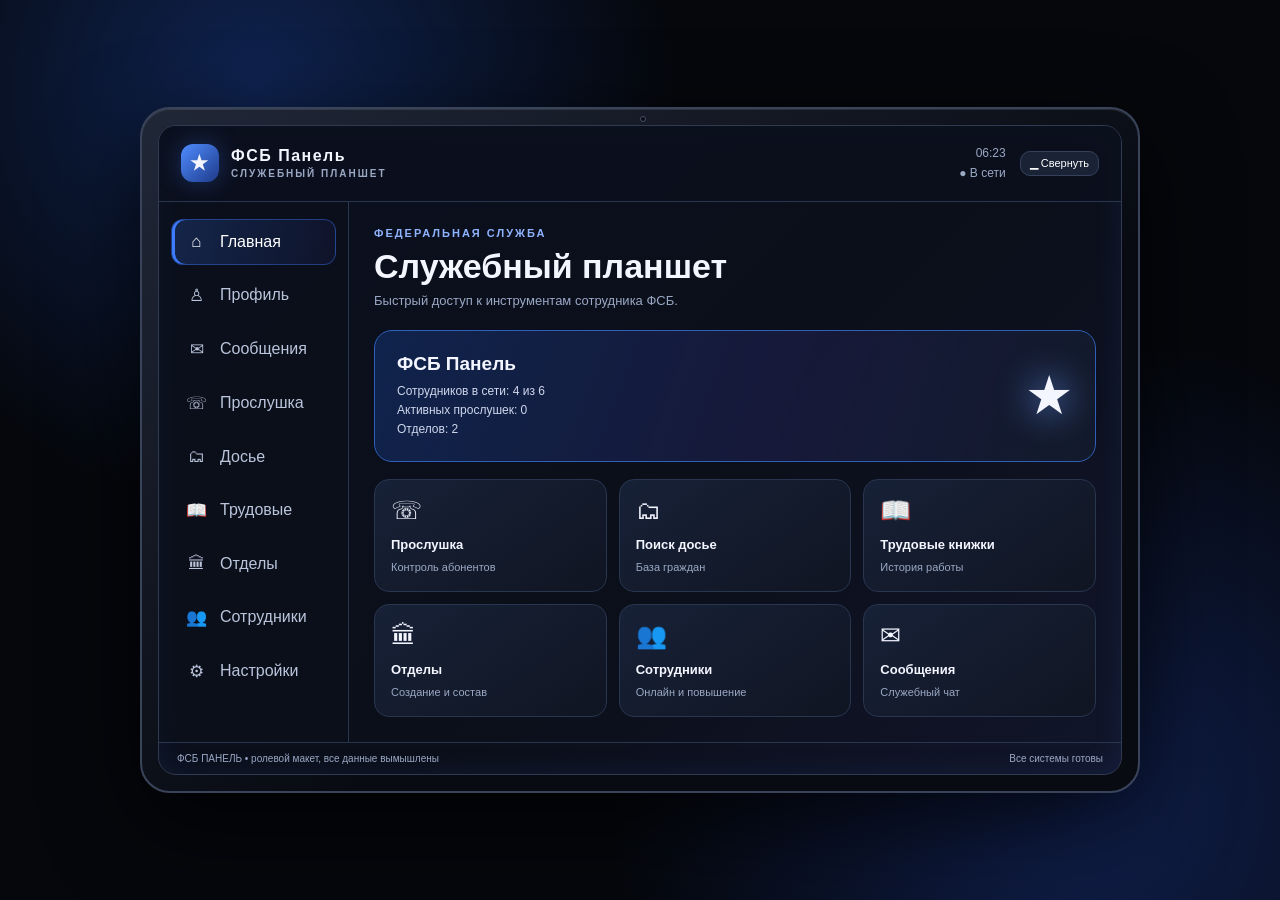
==== index.html @ dcae5ad3 "Create index.html" ====
<!DOCTYPE html>
<html lang="ru">
<head>
<meta charset="UTF-8">
<meta name="viewport" content="width=device-width, initial-scale=1.0">
<title>ФСБ Панель — служебный планшет</title>
<style>
  :root { --bg:#080b13; --panel:#111827; --panel2:#192235; --line:#293650; --accent:#3d7bff; --text:#f4f6ff; --muted:#9aa8c4; }
  * { box-sizing:border-box; }
  body { margin:0; min-height:100vh; display:grid; place-items:center; padding:24px; color:var(--text); background:radial-gradient(circle at 20% 10%,#0f2350 0,transparent 32%),radial-gradient(circle at 85% 90%,#101f4c 0,transparent 35%),#05070c; font-family:Inter,Segoe UI,Arial,sans-serif; }
  button { font:inherit; cursor:pointer; }
  .tablet { width:min(100%,1000px); min-height:590px; padding:16px; border:2px solid #39435a; border-radius:30px; background:linear-gradient(145deg,#202737,#080b12 60%); box-shadow:0 30px 90px #000b, inset 0 1px 0 #ffffff1c; position:relative; }
  .camera { position:absolute; top:7px; left:50%; width:6px; height:6px; background:#080b10; border:1px solid #46506a; border-radius:50%; }
  .screen { min-height:555px; overflow:hidden; border-radius:18px; border:1px solid #303a50; background:linear-gradient(135deg,#0b1020,#0b0f19 55%,#11152a); display:flex; flex-direction:column; }
  header { display:flex; justify-content:space-between; align-items:center; padding:17px 22px; border-bottom:1px solid var(--line); background:#0b101de8; }
  .brand { display:flex; gap:12px; align-items:center; font-weight:900; letter-spacing:1.5px; }
  .logo { width:38px; height:38px; display:grid; place-items:center; border-radius:12px; background:linear-gradient(135deg,#4f8dff,#1e3a8a); box-shadow:0 0 25px #3d7bff50; font-size:20px; }
  .brand small { display:block; margin-top:3px; color:var(--muted); font-size:10px; letter-spacing:2px; font-weight:600; }
  .status { color:var(--muted); font-size:12px; text-align:right; line-height:1.7; }
  .body { flex:1; display:grid; grid-template-columns:190px 1fr; min-height:450px; }
  nav { padding:17px 12px; border-right:1px solid var(--line); background:#0b101a88; }
  .navbtn { width:100%; display:flex; align-items:center; gap:12px; text-align:left; padding:12px 13px; margin-bottom:7px; color:#bac5dc; background:transparent; border:1px solid transparent; border-radius:12px; transition:.18s; }
  .navbtn:hover,.navbtn.active { color:#fff; background:linear-gradient(100deg,#3d7bff35,#5557ff12); border-color:#3d7bff65; }
  .navbtn.active { box-shadow:inset 3px 0 var(--accent); }
  .navbtn .ico { width:23px; text-align:center; font-size:17px; }
  .navbottom { margin-top:30px; padding:12px; border:1px solid var(--line); border-radius:13px; color:var(--muted); font-size:11px; line-height:1.6; }
  main { padding:25px; min-width:0; }
  .eyebrow { color:#8fb4ff; font-size:11px; font-weight:800; letter-spacing:2px; text-transform:uppercase; }
  h1 { margin:8px 0 7px; font-size:clamp(24px,4vw,34px); }
  .sub { margin:0 0 22px; color:var(--muted); font-size:13px; }
  .hero { display:flex; justify-content:space-between; align-items:center; gap:15px; padding:22px; border:1px solid #2f5fb8; border-radius:18px; background:linear-gradient(110deg,#12306b99,#22245d77 55%,#121a2b); margin-bottom:17px; }
  .hero strong { display:block; font-size:19px; margin-bottom:7px; }
  .hero p { margin:0; color:#d0d7ed; font-size:12px; line-height:1.6; }
  .heroicon { font-size:54px; filter:drop-shadow(0 0 18px #6fa0ff); }
  .grid { display:grid; grid-template-columns:repeat(3,minmax(0,1fr)); gap:12px; }
  .tile { text-align:left; min-height:112px; padding:16px; color:var(--text); background:linear-gradient(145deg,#172137,#101522); border:1px solid var(--line); border-radius:15px; transition:.18s; }
  .tile:hover { transform:translateY(-2px); border-color:#3d7bff; box-shadow:0 8px 25px #0004; }
  .tile .big { display:block; font-size:25px; margin-bottom:12px; }
  .tile strong { display:block; font-size:13px; margin-bottom:5px; }
  .tile small { color:var(--muted); font-size:11px; }
  .sectionbox { padding:19px; background:#111827; border:1px solid var(--line); border-radius:15px; margin-bottom:12px; }
  .row { display:flex; justify-content:space-between; align-items:center; gap:15px; padding:12px 0; border-bottom:1px solid #263148; }
  .row:last-child { border-bottom:0; }
  .row label { font-size:13px; }
  .row small { display:block; color:var(--muted); font-size:11px; margin-top:4px; }
  .action { padding:9px 13px; border:1px solid #4a78d8; border-radius:10px; color:white; background:#2a56b8; }
  .action:hover { background:#3f6fd6; }
  .secondary { background:#1a2336; border-color:#35415b; }
  input,select { max-width:180px; padding:9px 10px; color:white; background:#0a0f19; border:1px solid #35415b; border-radius:9px; }
  .toggle { accent-color:#3d7bff; width:18px; height:18px; }
  .notice { padding:12px 14px; border:1px solid #3e6a57; border-radius:12px; color:#b6f4d3; background:#15332477; font-size:12px; margin-top:12px; }
  footer { padding:10px 18px; border-top:1px solid var(--line); display:flex; justify-content:space-between; gap:12px; color:var(--muted); font-size:10px; }
  .hidden { display:none!important; }
  @media(max-width:650px) { body{padding:8px}.tablet{padding:7px;border-radius:19px}.screen{border-radius:12px}.body{grid-template-columns:60px 1fr}nav{padding:12px 5px}.navbtn{justify-content:center;padding:12px 4px}.navbtn .label,.navbottom{display:none}main{padding:15px}.grid{grid-template-columns:repeat(2,minmax(0,1fr))}.hero{padding:15px}.heroicon{font-size:35px}.status{font-size:10px}header{padding:12px} }

  .badge{padding:3px 9px;border-radius:20px;font-size:10px;font-weight:700;white-space:nowrap}
  .b-on{background:#153324;color:#7ff0b0;border:1px solid #3e6a57}.b-off{background:#222a3a;color:#9aa8c4;border:1px solid #35415b}.b-red{background:#361820;color:#ffb9c0;border:1px solid #78434b}
  .acts{display:flex;gap:6px;align-items:center;flex-wrap:wrap;justify-content:flex-end}
  .sm{padding:5px 9px;font-size:11px}
  .log{margin-top:8px;padding:10px;background:#0a0f19;border:1px solid #263148;border-radius:10px;font:11px/1.7 monospace;color:#b6f4d3;max-height:130px;overflow:auto}
  .f{display:flex;gap:8px;flex-wrap:wrap;margin-bottom:10px}.f input,.f select{flex:1;min-width:120px;max-width:none}
  .card{padding:13px;border:1px solid var(--line);border-radius:13px;background:#0f1626;margin-bottom:10px}
  .card p{margin:4px 0;color:#c9d2e8;font-size:12px}
  details summary{cursor:pointer;margin-bottom:10px}
  main{overflow:auto;max-height:640px}
  .lock{min-height:555px;border-radius:18px;border:1px solid #303a50;background:#000;display:flex;flex-direction:column;align-items:center;justify-content:center;gap:18px;padding:24px;text-align:center;cursor:pointer}
  .lock img{height:360px;max-height:60vh;width:auto}
  .lock b{font-size:clamp(15px,3.4vw,22px);letter-spacing:1.5px;line-height:1.5;font-weight:800}
  .lock small{color:var(--muted);font-size:11px}
</style>
</head>
<body>
<div class="tablet">
  <div class="camera"></div>
  <div class="lock hidden" id="lock"><img alt="Герб ФСБ России" src="[data-uri]"><b>ФСБ России<br>по Нижегородской Области</b><small>Нажмите, чтобы открыть планшет</small></div>
  <div class="screen">
    <header>
      <div class="brand"><div class="logo">★</div><div>ФСБ Панель<small>СЛУЖЕБНЫЙ ПЛАНШЕТ</small></div></div>
      <div style="display:flex;align-items:center;gap:14px"><div class="status"><span id="clock">00:00</span><br><span id="hdrStatus">● В сети</span></div><button class="action secondary sm" id="minBtn" title="Свернуть планшет">▁ Свернуть</button></div>
    </header>
    <div class="body">
      <nav>
        <button class="navbtn active" data-page="home"><span class="ico">⌂</span><span class="label">Главная</span></button>
        <button class="navbtn" data-page="profile"><span class="ico">♙</span><span class="label">Профиль</span></button>
        <button class="navbtn" data-page="messages"><span class="ico">✉</span><span class="label">Сообщения</span></button>
        <button class="navbtn" data-page="tap"><span class="ico">☏</span><span class="label">Прослушка</span></button>
        <button class="navbtn" data-page="dossier"><span class="ico">🗂</span><span class="label">Досье</span></button>
        <button class="navbtn" data-page="work"><span class="ico">📖</span><span class="label">Трудовые</span></button>
        <button class="navbtn" data-page="depts"><span class="ico">🏛</span><span class="label">Отделы</span></button>
        <button class="navbtn" data-page="staff"><span class="ico">👥</span><span class="label">Сотрудники</span></button>
        <button class="navbtn" data-page="settings"><span class="ico">⚙</span><span class="label">Настройки</span></button>
      </nav>
      <main>
        <section id="page-home" class="page">
          <div class="eyebrow">Федеральная служба</div><h1>Служебный планшет</h1><p class="sub">Быстрый доступ к инструментам сотрудника ФСБ.</p>
          <div class="hero"><div><strong>ФСБ Панель</strong><p id="homeStats"></p></div><div class="heroicon">★</div></div>
          <div class="grid">
            <button class="tile" data-open="tap"><span class="big">☏</span><strong>Прослушка</strong><small>Контроль абонентов</small></button>
            <button class="tile" data-open="dossier"><span class="big">🗂</span><strong>Поиск досье</strong><small>База граждан</small></button>
            <button class="tile" data-open="work"><span class="big">📖</span><strong>Трудовые книжки</strong><small>История работы</small></button>
            <button class="tile" data-open="depts"><span class="big">🏛</span><strong>Отделы</strong><small>Создание и состав</small></button>
            <button class="tile" data-open="staff"><span class="big">👥</span><strong>Сотрудники</strong><small>Онлайн и повышение</small></button>
            <button class="tile" data-open="messages"><span class="big">✉</span><strong>Сообщения</strong><small>Служебный чат</small></button>
          </div>
        </section>

        <section id="page-profile" class="page hidden">
          <div class="eyebrow">Аккаунт</div><h1>Профиль сотрудника</h1><p class="sub">Данные можно изменить прямо здесь.</p>
          <div class="sectionbox">
            <div class="row"><label>Игровое имя</label><input id="playerName" maxlength="24"></div>
            <div class="row"><label>Звание</label><strong id="myRank"></strong></div>
            <div class="row"><label>Статус</label><select id="playerStatus"><option>В сети</option><option>Не в сети</option></select></div>
            <button class="action" id="saveProfile">Сохранить профиль</button><div id="profileNotice"></div>
          </div>
        </section>

        <section id="page-messages" class="page hidden">
          <div class="eyebrow">Связь</div><h1>Сообщения</h1><p class="sub">Локальный чат — сообщения не отправляются на сервер.</p>
          <div class="sectionbox" id="chatLog" style="height:230px;overflow:auto"><div class="notice">Система: служебный чат готов.</div></div>
          <form id="chatForm" style="display:flex;gap:8px"><input id="chatInput" placeholder="Напиши сообщение..." maxlength="180" style="flex:1;max-width:none"><button class="action">Отправить</button></form>
        </section>

        <section id="page-tap" class="page hidden">
          <div class="eyebrow">Оперативные мероприятия</div><h1>Система прослушки</h1><p class="sub">Выбери организацию и запусти прослушку. Игровая имитация, все разговоры вымышлены.</p>
          <div class="sectionbox">
            <div class="f"><select id="tpOrg"><option>Воинская Часть</option><option>ДПС</option><option>ППС</option><option>ЕСС</option><option>ТРК</option><option>РМ</option><option>КМ</option><option>Байкеры</option><option>Скинхеды</option></select></div>
            <button class="action" id="tpAdd">Начать прослушку</button><div id="tpNotice"></div>
          </div>
          <div id="tapList"></div>
        </section>

        <section id="page-dossier" class="page hidden">
          <div class="eyebrow">Картотека</div><h1>Поиск досье</h1><p class="sub">Поиск по ФИО, паспорту, телефону или организации. Пустой запрос покажет всех.</p>
          <div class="f"><input id="dsQ" placeholder="Введите запрос"><button class="action" id="dsGo" style="flex:none">Найти</button></div>
          <details class="sectionbox"><summary>Создать досье</summary>
            <div class="f"><input id="nName" placeholder="ФИО"><input id="nPhone" placeholder="Телефон"></div>
            <div class="f"><input id="nOrg" placeholder="Организация"><input id="nNotes" placeholder="Заметки"></div>
            <button class="action" id="nAdd">Сохранить досье</button><div id="nNotice"></div>
          </details>
          <div id="dsList"></div>
        </section>

        <section id="page-work" class="page hidden">
          <div class="eyebrow">Картотека</div><h1>Трудовые книжки</h1><p class="sub">Поиск по ФИО и добавление записей о работе.</p>
          <div class="f"><input id="wkQ" placeholder="ФИО гражданина"><button class="action" id="wkGo" style="flex:none">Найти</button></div>
          <details class="sectionbox"><summary>Добавить запись в трудовую</summary>
            <div class="f"><select id="wkPerson"></select></div>
            <div class="f"><input id="wkPlace" placeholder="Место работы"><input id="wkPos" placeholder="Должность"><input id="wkPer" placeholder="Период, напр. 2020–2022"></div>
            <button class="action" id="wkAdd">Добавить запись</button><div id="wkNotice"></div>
          </details>
          <div id="wkList"></div>
        </section>

        <section id="page-depts" class="page hidden">
          <div class="eyebrow">Структура</div><h1>Отделы ФСБ</h1>
          <div id="deptsMain">
            <p class="sub">Нажми на отдел, чтобы открыть состав. Новый отдел создаётся ниже.</p>
            <div class="sectionbox"><div class="f"><input id="dpName" placeholder="Название отдела"><input id="dpDesc" placeholder="Описание"></div>
              <button class="action" id="dpAdd">Создать отдел</button><div id="dpNotice"></div></div>
            <div class="grid" id="deptList"></div>
          </div>
          <div id="deptView" class="hidden">
            <div class="f" style="align-items:center"><button class="action secondary sm" id="dvBack">‹ Назад</button><strong id="dvTitle" style="flex:1"></strong><button class="action secondary sm" id="dvDel">Удалить отдел</button></div>
            <p class="sub" id="dvDesc"></p>
            <div class="notice" id="dvRoles" style="margin:0 0 12px"></div>
            <div class="sectionbox"><div class="f"><input id="dvNick" placeholder="Ник или ID сотрудника"><button class="action" id="dvAdd" style="flex:none">Добавить в отдел</button></div><div id="dvNotice"></div></div>
            <details class="sectionbox" open><summary>Добавить из списка сотрудников</summary>
              <div class="f"><input id="dvFilter" placeholder="Фильтр по нику или ID"></div><div id="dvList"></div></details>
            <div class="sectionbox" id="dvMembers"></div>
          </div>
        </section>

        <section id="page-staff" class="page hidden">
          <div class="eyebrow">Личный состав</div><h1>Сотрудники</h1><p class="sub">Статус «В сети» и звания. Повышать можно до звания ниже своего.</p>
          <div class="f"><select id="stFilter"><option value="all">Все</option><option value="on">В сети</option><option value="off">Не в сети</option></select></div>
          <div class="sectionbox" id="staffList"></div>
          <div class="sectionbox"><strong>Журнал действий</strong><div class="log" id="journal"></div></div>
        </section>

        <section id="page-settings" class="page hidden">
          <div class="eyebrow">Персонализация</div><h1>Настройки</h1><p class="sub">Параметры сохраняются в этом браузере.</p>
          <div class="sectionbox">
            <div class="row"><label>Подсветка экрана<small>Внутреннее свечение</small></label><input class="toggle" type="checkbox" id="glow"></div>
            <button class="action" id="saveSettings">Применить</button><div id="settingsNotice"></div>
          </div>
          <div class="sectionbox"><button class="action secondary" id="reset">Сбросить все данные</button> <button class="action secondary" id="closeTablet">Свернуть планшет</button></div>
        </section>
      </main>
    </div>
    <footer><span>ФСБ ПАНЕЛЬ • ролевой макет, все данные вымышлены</span><span id="footerStatus">Все системы готовы</span></footer>
  </div>
</div>
<script>
const RANKS=['Стажёр','Рядовой','Сержант','Ст. сержант','Прапорщик','Лейтенант','Ст. лейтенант','Капитан','Майор','Полковник'];
const LINES=['— Алло, ты где сейчас?','— Встретимся у вокзала в шесть.','— Не по телефону, перезвоню позже.','— Деньги переведу завтра.','— Заказ готов, заберёшь на складе.','— Всё спокойно, хвоста нет.','— Ладно, до связи.'];
const PAGES=['home','profile','messages','tap','dossier','work','depts','staff','settings'];
const $=id=>document.getElementById(id),uid=()=>Date.now()+Math.floor(Math.random()*999);
const esc=s=>String(s==null?'':s).replace(/[&<>"']/g,c=>({'&':'&amp;','<':'&lt;','>':'&gt;','"':'&quot;',"'":'&#39;'}[c]));
const nowT=()=>new Date().toLocaleTimeString('ru-RU');
function seed(){return{glow:true,journal:[],taps:[],
 staff:[{id:1,name:'Ivan_Orlov',rank:9,dept:1,online:true},{id:2,name:'Viktor_Belov',rank:7,dept:1,online:true},{id:3,name:'Sergey_Volkov',rank:5,dept:1,online:false},{id:4,name:'Anna_Kozlova',rank:6,dept:2,online:true},{id:5,name:'Dmitry_Sokolov',rank:3,dept:2,online:false},{id:6,name:'Oleg_Morozov',rank:1,dept:null,online:true}],
 depts:[{id:1,name:'Оперативный отдел',desc:'Оперативная работа и наблюдение',head:2},{id:2,name:'Контрразведка',desc:'Выявление и пресечение угроз',head:4}],
 people:[
 {id:1,name:'Александр Кравцов',pass:'AA 100234',born:'12.04.1990',phone:'555-0142',addr:'ул. Ленина, 12',org:'Байкеры',wanted:true,notes:'Замечен у вокзала',work:[{place:'СТО «Мотор»',pos:'Механик',period:'2015–2019'}]},
 {id:2,name:'Марина Левина',pass:'AB 200881',born:'03.09.1995',phone:'555-0177',addr:'пр. Мира, 5',org:'ТРК',wanted:false,notes:'Чистая',work:[{place:'ТРК «Город»',pos:'Редактор',period:'2018–2024'}]},
 {id:3,name:'Павел Седов',pass:'AC 300455',born:'21.11.1987',phone:'555-0199',addr:'ул. Южная, 40',org:'Скинхеды',wanted:true,notes:'Связан с группировкой',work:[{place:'Склад №3',pos:'Грузчик',period:'2012–2016'},{place:'Охранное агентство',pos:'Охранник',period:'2016–2020'}]},
 {id:4,name:'Елена Рогова',pass:'AD400120',born:'30.06.1993',phone:'555-0123',addr:'ул. Садовая, 8',org:'Нет',wanted:false,notes:'Свидетель по делу',work:[]}]}}
let D=(()=>{try{const s=JSON.parse(localStorage.getItem('fsb_state'));if(s&&s.staff)return s}catch(e){}return seed()})();
const save=()=>{try{localStorage.setItem('fsb_state',JSON.stringify(D))}catch(e){}};
D.depts.forEach(d=>{d.deputies=d.deputies||[]});
const roleOf=(d,id)=>d?(d.head===id?'Начальник':((d.deputies||[]).includes(id)?'Заместитель':'')):'';
const note=(id,t,g=true)=>$(id).innerHTML='<div class="notice" style="'+(g?'':'border-color:#78434b;color:#ffb9c0;background:#361820')+'">'+esc(t)+'</div>';
const jr=m=>{D.journal.unshift({t:nowT(),m});D.journal=D.journal.slice(0,30);save()};
const deptName=id=>(D.depts.find(d=>d.id===id)||{name:'Без отдела'}).name;
const me=()=>D.staff[0];
const badge=on=>'<span class="badge '+(on?'b-on':'b-off')+'">'+(on?'В сети':'Не в сети')+'</span>';

/* навигация */
function openPage(n){if(!PAGES.includes(n))return;
 document.querySelectorAll('.page').forEach(p=>p.classList.toggle('hidden',p.id!=='page-'+n));
 document.querySelectorAll('.navbtn').forEach(b=>b.classList.toggle('active',b.dataset.page===n));
 ({home:renderHome,profile:renderProfile,tap:renderTaps,dossier:()=>renderDossier($('dsQ').value),work:renderWork,depts:renderDepts,staff:renderStaff}[n]||(()=>{}))();
 $('footerStatus').textContent='Раздел: '+(document.querySelector('.navbtn[data-page="'+n+'"] .label')||{}).textContent;}
document.querySelectorAll('[data-page]').forEach(b=>b.onclick=()=>openPage(b.dataset.page));
document.querySelectorAll('[data-open]').forEach(b=>b.onclick=()=>openPage(b.dataset.open));

function renderHome(){const on=D.staff.filter(s=>s.online).length;
 $('homeStats').innerHTML='Сотрудников в сети: '+on+' из '+D.staff.length+'<br>Активных прослушек: '+D.taps.filter(t=>t.on).length+'<br>Отделов: '+D.depts.length;}
function renderProfile(){$('playerName').value=me().name;$('myRank').textContent=RANKS[me().rank]+' ('+(me().rank+1)+' ранг)';$('playerStatus').value=me().online?'В сети':'Не в сети';}
$('saveProfile').onclick=()=>{const n=$('playerName').value.trim().replace(/[<>]/g,'');if(!n)return note('profileNotice','Введите игровое имя.',false);
 me().name=n;me().online=$('playerStatus').value==='В сети';$('hdrStatus').textContent='● '+(me().online?'В сети':'Не в сети');save();note('profileNotice','Профиль сохранён.');};
$('chatForm').onsubmit=e=>{e.preventDefault();const v=$('chatInput').value.trim();if(!v)return;
 const m=document.createElement('div');m.className='notice';m.style.marginTop='8px';m.textContent=me().name+': '+v;$('chatLog').appendChild(m);$('chatInput').value='';$('chatLog').scrollTop=1e9;};

/* прослушка */
function renderTaps(){
 $('tapList').innerHTML=D.taps.map(t=>'<div class="card"><div class="row" style="padding:0 0 8px"><div><strong>'+esc(t.org||t.name)+'</strong></div><div class="acts"><span class="badge '+(t.on?'b-on':'b-off')+'">'+(t.on?'Идёт запись':'Остановлена')+'</span><button class="action secondary sm" data-tt="'+t.id+'">'+(t.on?'Стоп':'Старт')+'</button><button class="action secondary sm" data-tl="'+t.id+'">Журнал</button><button class="action secondary sm" data-td="'+t.id+'">✕</button></div></div>'+(t.open?'<div class="log">'+(t.log.map(esc).join('<br>')||'Ожидание разговора…')+'</div>':'')+'</div>').join('')||'<div class="notice">Прослушек пока нет.</div>';
 document.querySelectorAll('#tapList .log').forEach(l=>l.scrollTop=1e9);}
$('tpAdd').onclick=()=>{const org=$('tpOrg').value;
 if(D.taps.some(t=>t.org===org))return note('tpNotice','Прослушка этой организации уже есть в списке.',false);
 D.taps.unshift({id:uid(),org,on:true,open:true,log:[]});jr('Начата прослушка: '+org);save();
 note('tpNotice','Прослушка запущена: '+org+'.');renderTaps();};
$('tapList').onclick=e=>{const b=e.target.closest('button');if(!b)return;const g=k=>D.taps.find(t=>t.id==b.dataset[k]);
 if(b.dataset.tt){const t=g('tt');t.on=!t.on;jr((t.on?'Возобновлена':'Остановлена')+' прослушка: '+(t.org||t.name))}
 if(b.dataset.tl){const t=g('tl');t.open=!t.open}
 if(b.dataset.td){const t=g('td');D.taps=D.taps.filter(x=>x!==t);jr('Удалена прослушка: '+(t.org||t.name))}
 save();renderTaps();};
setInterval(()=>{let ch=false;D.taps.forEach(t=>{if(t.on){t.log.push('['+nowT()+'] '+LINES[Math.floor(Math.random()*LINES.length)]);t.log=t.log.slice(-40);ch=true}});
 if(ch){save();if(!$('page-tap').classList.contains('hidden'))renderTaps()}},4000);

/* досье */
const personCard=p=>'<div class="card"><div class="row" style="padding:0 0 8px"><strong>'+esc(p.name)+'</strong>'+(p.wanted?'<span class="badge b-red">В розыске</span>':'<span class="badge b-off">Не в розыске</span>')+'</div><p>Паспорт: '+esc(p.pass)+' • Родился: '+esc(p.born)+'</p><p>Телефон: '+esc(p.phone)+' • Адрес: '+esc(p.addr)+'</p><p>Организация: '+esc(p.org)+'</p><p>Заметки: '+esc(p.notes)+'</p><div class="acts" style="justify-content:flex-start;margin-top:8px"><button class="action secondary sm" data-wk="'+p.id+'">Трудовая</button><button class="action secondary sm" data-tp="'+p.id+'">На прослушку</button><button class="action secondary sm" data-wt="'+p.id+'">Розыск вкл/выкл</button></div></div>';
function renderDossier(q){q=(q||'').trim().toLowerCase();
 const r=D.people.filter(p=>!q||[p.name,p.pass,p.phone,p.org].some(v=>String(v).toLowerCase().includes(q)));
 $('dsList').innerHTML=r.map(personCard).join('')||'<div class="notice" style="border-color:#78434b;color:#ffb9c0;background:#361820">Ничего не найдено.</div>';}
$('dsGo').onclick=()=>renderDossier($('dsQ').value);$('dsQ').onkeydown=e=>{if(e.key==='Enter')renderDossier($('dsQ').value)};
$('nAdd').onclick=()=>{const name=$('nName').value.trim();if(!name)return note('nNotice','Укажи ФИО.',false);
 D.people.push({id:uid(),name,pass:'ID '+Math.floor(100000+Math.random()*899999),born:'—',phone:$('nPhone').value.trim()||'—',addr:'—',org:$('nOrg').value.trim()||'Нет',wanted:false,notes:$('nNotes').value.trim()||'—',work:[]});
 jr('Создано досье: '+name);save();['nName','nPhone','nOrg','nNotes'].forEach(i=>$(i).value='');note('nNotice','Досье создано.');renderDossier($('dsQ').value);};
$('dsList').onclick=e=>{const b=e.target.closest('button');if(!b)return;const f=k=>D.people.find(p=>p.id==b.dataset[k]);
 if(b.dataset.wk){$('wkQ').value=f('wk').name;openPage('work')}
 if(b.dataset.tp){const p=f('tp');openPage('tap');const o=[...$('tpOrg').options].find(x=>x.value===p.org);if(o){$('tpOrg').value=p.org;note('tpNotice','Выбрана организация: '+p.org+'.')}else note('tpNotice','У этого человека нет организации из списка.',false)}
 if(b.dataset.wt){const p=f('wt');p.wanted=!p.wanted;jr((p.wanted?'Объявлен в розыск: ':'Снят с розыска: ')+p.name);save();renderDossier($('dsQ').value)}};

/* трудовые */
function renderWork(){const q=$('wkQ').value.trim().toLowerCase();
 $('wkPerson').innerHTML=D.people.map(p=>'<option value="'+p.id+'">'+esc(p.name)+'</option>').join('');
 const r=D.people.filter(p=>!q||p.name.toLowerCase().includes(q));
 $('wkList').innerHTML=r.map(p=>'<div class="card"><strong>'+esc(p.name)+'</strong>'+(p.work.length?p.work.map(w=>'<p>• '+esc(w.pos)+' — '+esc(w.place)+' ('+esc(w.period)+')</p>').join(''):'<p>Записей о работе нет.</p>')+'</div>').join('')||'<div class="notice" style="border-color:#78434b;color:#ffb9c0;background:#361820">Трудовая книжка не найдена.</div>';}
$('wkGo').onclick=renderWork;$('wkQ').onkeydown=e=>{if(e.key==='Enter')renderWork()};
$('wkAdd').onclick=()=>{const p=D.people.find(x=>x.id==$('wkPerson').value),place=$('wkPlace').value.trim(),pos=$('wkPos').value.trim(),period=$('wkPer').value.trim();
 if(!p||!place||!pos)return note('wkNotice','Укажи гражданина, место работы и должность.',false);
 p.work.push({place,pos,period:period||'—'});jr('Запись в трудовую: '+p.name);save();['wkPlace','wkPos','wkPer'].forEach(i=>$(i).value='');note('wkNotice','Запись добавлена.');renderWork();};

/* отделы */
let curDept=null;
function renderDepts(){
 $('deptList').innerHTML=D.depts.map(d=>'<button class="tile" data-d="'+d.id+'"><span class="big">🏛</span><strong>'+esc(d.name)+'</strong><small>Сотрудников: '+D.staff.filter(s=>s.dept===d.id).length+'</small></button>').join('')||'<div class="notice">Отделов пока нет.</div>';
 $('deptsMain').classList.toggle('hidden',curDept!==null);$('deptView').classList.toggle('hidden',curDept===null);
 if(curDept!==null)renderDeptView();}
function renderDeptView(){const d=D.depts.find(x=>x.id===curDept);if(!d){curDept=null;return renderDepts()}
 d.deputies=d.deputies||[];
 $('dvTitle').textContent=d.name;$('dvDesc').textContent=d.desc||'';
 const nm=id=>{const x=D.staff.find(z=>z.id===id);return x?x.name:'—'};
 $('dvRoles').innerHTML='★ Начальник: <b>'+(d.head?esc(nm(d.head)):'не назначен')+'</b><br>☆ Заместители ('+d.deputies.length+'/2): <b>'+(d.deputies.length?d.deputies.map(x=>esc(nm(x))).join(', '):'не назначены')+'</b>';
 const mem=D.staff.filter(s=>s.dept===d.id);
 $('dvMembers').innerHTML=mem.map(s=>{const r=roleOf(d,s.id);
  return '<div class="row"><div><strong>'+esc(s.name)+(r==='Начальник'?' ★':r?' ☆':'')+'</strong><small>ID '+s.id+' • '+RANKS[s.rank]+(r?' • '+r:'')+'</small></div><div class="acts">'+badge(s.online)+
  (r?'<button class="action secondary sm" data-un="'+s.id+'">Снять с должности</button>':'<button class="action secondary sm" data-hd="'+s.id+'">Начальник</button><button class="action secondary sm" data-dp="'+s.id+'">Заместитель</button>')+
  (s.id===1?'':'<button class="action secondary sm" data-rm="'+s.id+'">Убрать</button>')+'</div></div>'}).join('')||'<div class="notice">В отделе пока никого нет.</div>';
 renderDvList();}
function renderDvList(){const d=D.depts.find(x=>x.id===curDept);if(!d)return;const q=$('dvFilter').value.trim().toLowerCase();
 const l=D.staff.filter(s=>s.dept!==d.id&&(!q||s.name.toLowerCase().includes(q)||String(s.id)===q));
 $('dvList').innerHTML=l.map(s=>'<div class="row"><div><strong>'+esc(s.name)+'</strong><small>ID '+s.id+' • '+RANKS[s.rank]+' • '+esc(deptName(s.dept))+'</small></div><div class="acts">'+badge(s.online)+'<button class="action secondary sm" data-ad="'+s.id+'">+ Добавить</button></div></div>').join('')||'<div class="notice">Нет сотрудников, которых можно добавить.</div>';}
$('dvFilter').oninput=renderDvList;
$('dvList').onclick=e=>{const b=e.target.closest('[data-ad]');if(!b)return;const st=D.staff.find(x=>x.id==b.dataset.ad);if(!st)return;
 const from=st.dept;if(from){const o=D.depts.find(x=>x.id===from);if(o){if(o.head===st.id)o.head=null;o.deputies=(o.deputies||[]).filter(x=>x!==st.id)}}
 st.dept=curDept;jr(st.name+' (ID '+st.id+') → '+deptName(curDept));save();renderDeptView();
 note('dvNotice',st.name+' добавлен в отдел'+(from?' (переведён из «'+deptName(from)+'»)':'')+'.');};
$('dpAdd').onclick=()=>{const name=$('dpName').value.trim();if(!name)return note('dpNotice','Укажи название отдела.',false);
 D.depts.push({id:uid(),name,desc:$('dpDesc').value.trim(),head:null});jr('Создан отдел: '+name);save();$('dpName').value=$('dpDesc').value='';note('dpNotice','Отдел создан.');renderDepts();};
$('deptList').onclick=e=>{const b=e.target.closest('[data-d]');if(b){curDept=+b.dataset.d;renderDepts()}};
$('dvBack').onclick=()=>{curDept=null;renderDepts()};
$('dvDel').onclick=()=>{const d=D.depts.find(x=>x.id===curDept);D.staff.forEach(s=>{if(s.dept===curDept)s.dept=null});D.depts=D.depts.filter(x=>x!==d);jr('Удалён отдел: '+d.name);save();curDept=null;renderDepts();};
$('dvAdd').onclick=()=>{const q=$('dvNick').value.trim().replace(/[<>]/g,'');if(!q)return note('dvNotice','Впиши ник или ID сотрудника.',false);
 const num=/^\d+$/.test(q);
 let st=num?D.staff.find(x=>String(x.id)===q):D.staff.find(x=>x.name.toLowerCase()===q.toLowerCase());
 if(!st){if(num)return note('dvNotice','Сотрудник с ID '+q+' не найден.',false);
  st={id:Math.max(0,...D.staff.map(x=>x.id))+1,name:q,rank:0,dept:null,online:false};D.staff.push(st);jr('Принят сотрудник: '+q)}
 if(st.dept===curDept)return note('dvNotice',st.name+' уже в этом отделе.',false);
 const from=st.dept;if(from){const o=D.depts.find(x=>x.id===from);if(o){if(o.head===st.id)o.head=null;o.deputies=(o.deputies||[]).filter(x=>x!==st.id)}}st.dept=curDept;jr(st.name+' (ID '+st.id+') → '+deptName(curDept));save();$('dvNick').value='';
 renderDeptView();note('dvNotice',st.name+' (ID '+st.id+') добавлен в отдел'+(from?' (переведён из «'+deptName(from)+'»)':'')+'.');};
$('dvNick').onkeydown=e=>{if(e.key==='Enter')$('dvAdd').click()};
$('dvMembers').onclick=e=>{const b=e.target.closest('button');if(!b)return;
 const d=D.depts.find(x=>x.id===curDept);d.deputies=d.deputies||[];
 const k=['hd','dp','un','rm'].find(k=>b.dataset[k]);const id=+b.dataset[k];const st=D.staff.find(x=>x.id===id);if(!st)return;
 if(k==='hd'){if(d.head&&d.head!==id)return note('dvNotice','Ошибка: начальник отдела уже назначен. Сначала снимите его с должности.',false);
  d.deputies=d.deputies.filter(x=>x!==id);d.head=id;jr(st.name+' назначен начальником отдела «'+d.name+'»');note('dvNotice',st.name+' назначен начальником.')}
 if(k==='dp'){if(d.deputies.length>=2)return note('dvNotice','Ошибка: в отделе уже 2 заместителя — это максимум. Сначала снимите одного.',false);
  d.deputies.push(id);jr(st.name+' назначен заместителем отдела «'+d.name+'»');note('dvNotice',st.name+' назначен заместителем ('+d.deputies.length+'/2).')}
 if(k==='un'){if(d.head===id)d.head=null;d.deputies=d.deputies.filter(x=>x!==id);jr(st.name+' снят с должности в отделе «'+d.name+'»');note('dvNotice',st.name+' снят с должности.')}
 if(k==='rm'){st.dept=null;if(d.head===id)d.head=null;d.deputies=d.deputies.filter(x=>x!==id);jr(st.name+' убран из отдела «'+d.name+'»');note('dvNotice',st.name+' убран из отдела.')}
 save();renderDeptView();};

/* сотрудники */
function renderStaff(){const f=$('stFilter').value;
 const l=D.staff.filter(s=>f==='all'||(f==='on')===s.online);
 $('staffList').innerHTML=l.map(s=>'<div class="row"><div><strong>'+esc(s.name)+(s.id===1?' (вы)':'')+'</strong><small>ID '+s.id+' • '+RANKS[s.rank]+' • '+(s.rank+1)+' ранг • '+esc(deptName(s.dept))+(roleOf(D.depts.find(x=>x.id===s.dept),s.id)?' • '+roleOf(D.depts.find(x=>x.id===s.dept),s.id):'')+'</small></div><div class="acts">'+badge(s.online)+'<button class="action secondary sm" data-up="'+s.id+'">▲ Повысить</button><button class="action secondary sm" data-dn="'+s.id+'">▼</button><button class="action secondary sm" data-tg="'+s.id+'">Статус</button></div></div>').join('')||'<div class="notice">Сотрудников нет.</div>';
 $('journal').innerHTML=D.journal.slice(0,10).map(j=>esc('['+j.t+'] '+j.m)).join('<br>')||'Записей пока нет.';}
$('stFilter').onchange=renderStaff;
$('staffList').onclick=e=>{const b=e.target.closest('button');if(!b)return;const g=k=>D.staff.find(s=>s.id==b.dataset[k]);
 const move=(s,d)=>{if(s.id===1)return alert('Свой ранг менять нельзя.');const n=s.rank+d;
  if(n<0)return alert('Минимальное звание уже назначено.');if(n>=me().rank)return alert('Нельзя повысить до своего звания или выше.');
  jr((d>0?'Повышен ':'Понижен ')+s.name+': '+RANKS[s.rank]+' → '+RANKS[n]);s.rank=n;};
 if(b.dataset.up)move(g('up'),1);
 if(b.dataset.dn)move(g('dn'),-1);
 if(b.dataset.tg){const s=g('tg');s.online=!s.online;jr(s.name+': '+(s.online?'в сети':'не в сети'));if(s.id===1)$('hdrStatus').textContent='● '+(s.online?'В сети':'Не в сети')}
 save();renderStaff();};

/* настройки */
const applyGlow=()=>document.querySelector('.screen').style.boxShadow=D.glow?'inset 0 0 30px #3d7bff18':'none';
$('glow').checked=D.glow;applyGlow();
$('saveSettings').onclick=()=>{D.glow=$('glow').checked;save();applyGlow();note('settingsNotice','Настройки применены.');};
$('reset').onclick=()=>{if(!confirm('Сбросить все данные панели?'))return;try{localStorage.removeItem('fsb_state')}catch(e){}D=seed();curDept=null;$('glow').checked=true;applyGlow();note('settingsNotice','Данные сброшены.');};
$('closeTablet').onclick=()=>{document.querySelector('.screen').classList.add('hidden');$('lock').classList.remove('hidden');};
$('minBtn').onclick=()=>$('closeTablet').onclick();
$('lock').onclick=()=>{$('lock').classList.add('hidden');document.querySelector('.screen').classList.remove('hidden');};
$('hdrStatus').textContent='● '+(me().online?'В сети':'Не в сети');
function tick(){$('clock').textContent=new Date().toLocaleTimeString('ru-RU',{hour:'2-digit',minute:'2-digit'})}tick();setInterval(tick,1000);
renderHome();
</script>
</body>
</html>
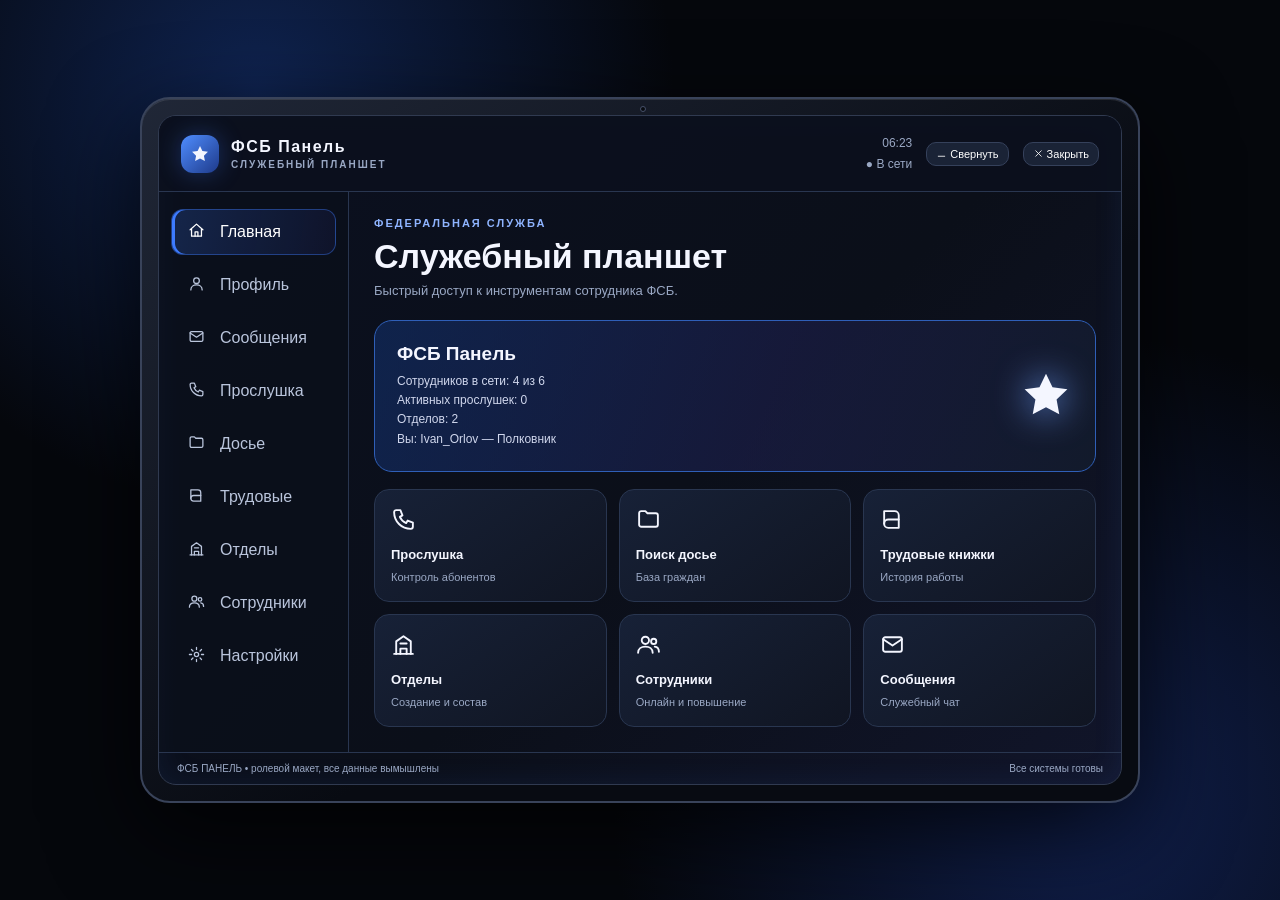
==== commit 15033468: "Update index.html" ====
--- a/index.html
+++ b/index.html
@@ -67,51 +67,49 @@
   .lock img{height:360px;max-height:60vh;width:auto}
   .lock b{font-size:clamp(15px,3.4vw,22px);letter-spacing:1.5px;line-height:1.5;font-weight:800}
   .lock small{color:var(--muted);font-size:11px}
+  .i{width:1em;height:1em;stroke:currentColor;fill:none;stroke-width:1.8;stroke-linecap:round;stroke-linejoin:round;vertical-align:-.125em;flex:none}
+  .i.fill{fill:currentColor;stroke:none}
 </style>
 </head>
 <body>
+<svg width="0" height="0" style="position:absolute" aria-hidden="true"><symbol id="i-home" viewBox="0 0 24 24"><path d="M3 11l9-8 9 8"/><path d="M5 10v10h14V10"/><path d="M10 20v-6h4v6"/></symbol><symbol id="i-user" viewBox="0 0 24 24"><circle cx="12" cy="8" r="4"/><path d="M4 21c0-4.4 3.6-7 8-7s8 2.6 8 7"/></symbol><symbol id="i-mail" viewBox="0 0 24 24"><rect x="3" y="5" width="18" height="14" rx="2"/><path d="M3 7l9 6 9-6"/></symbol><symbol id="i-phone" viewBox="0 0 24 24"><path d="M5 3h4l2 5-2.5 1.5a11 11 0 0 0 6 6L16 13l5 2v4a2 2 0 0 1-2 2A16 16 0 0 1 3 5a2 2 0 0 1 2-2z"/></symbol><symbol id="i-folder" viewBox="0 0 24 24"><path d="M3 6a2 2 0 0 1 2-2h4l2 2h8a2 2 0 0 1 2 2v9a2 2 0 0 1-2 2H5a2 2 0 0 1-2-2z"/></symbol><symbol id="i-book" viewBox="0 0 24 24"><path d="M4 4h10a4 4 0 0 1 4 4v12H8a4 4 0 0 1-4-4z"/><path d="M4 16a4 4 0 0 1 4-4h10"/></symbol><symbol id="i-building" viewBox="0 0 24 24"><path d="M3 21h18"/><path d="M5 21V9l7-5 7 5v12"/><path d="M9 21v-5h6v5"/><path d="M9 11h6"/></symbol><symbol id="i-users" viewBox="0 0 24 24"><circle cx="9" cy="8" r="3.5"/><path d="M2 20c0-3.6 3-6 7-6s7 2.4 7 6"/><circle cx="17" cy="9" r="2.5"/><path d="M18 14c2.4.3 4 2 4 5"/></symbol><symbol id="i-gear" viewBox="0 0 24 24"><circle cx="12" cy="12" r="3"/><path d="M12 2v3M12 19v3M2 12h3M19 12h3M4.9 4.9L7 7M17 17l2.1 2.1M4.9 19.1L7 17M17 7l2.1-2.1"/></symbol><symbol id="i-star" viewBox="0 0 24 24"><path d="M12 2.5l2.9 6 6.6.9-4.8 4.6 1.2 6.5L12 17.4l-5.9 3.1 1.2-6.5L2.5 9.4l6.6-.9z"/></symbol><symbol id="i-close" viewBox="0 0 24 24"><path d="M6 6l12 12M18 6L6 18"/></symbol><symbol id="i-minus" viewBox="0 0 24 24"><path d="M5 18h14"/></symbol><symbol id="i-refresh" viewBox="0 0 24 24"><path d="M20 11a8 8 0 1 0-2.3 5.7"/><path d="M20 4v7h-7"/></symbol><symbol id="i-back" viewBox="0 0 24 24"><path d="M15 5l-7 7 7 7"/></symbol></svg>
 <div class="tablet">
   <div class="camera"></div>
   <div class="lock hidden" id="lock"><img alt="Герб ФСБ России" src="[data-uri]"><b>ФСБ России<br>по Нижегородской Области</b><small>Нажмите, чтобы открыть планшет</small></div>
   <div class="screen">
     <header>
-      <div class="brand"><div class="logo">★</div><div>ФСБ Панель<small>СЛУЖЕБНЫЙ ПЛАНШЕТ</small></div></div>
-      <div style="display:flex;align-items:center;gap:14px"><div class="status"><span id="clock">00:00</span><br><span id="hdrStatus">● В сети</span></div><button class="action secondary sm" id="minBtn" title="Свернуть планшет">▁ Свернуть</button></div>
+      <div class="brand"><div class="logo"><svg class="i fill"><use href="#i-star"/></svg></div><div>ФСБ Панель<small>СЛУЖЕБНЫЙ ПЛАНШЕТ</small></div></div>
+      <div style="display:flex;align-items:center;gap:14px"><div class="status"><span id="clock">00:00</span><br><span id="hdrStatus">● В сети</span></div><button class="action secondary sm" id="minBtn" title="Свернуть планшет"><svg class="i"><use href="#i-minus"/></svg> Свернуть</button><button class="action secondary sm" id="closeBtn" title="Закрыть планшет (Esc)"><svg class="i"><use href="#i-close"/></svg> Закрыть</button></div>
     </header>
     <div class="body">
       <nav>
-        <button class="navbtn active" data-page="home"><span class="ico">⌂</span><span class="label">Главная</span></button>
-        <button class="navbtn" data-page="profile"><span class="ico">♙</span><span class="label">Профиль</span></button>
-        <button class="navbtn" data-page="messages"><span class="ico">✉</span><span class="label">Сообщения</span></button>
-        <button class="navbtn" data-page="tap"><span class="ico">☏</span><span class="label">Прослушка</span></button>
-        <button class="navbtn" data-page="dossier"><span class="ico">🗂</span><span class="label">Досье</span></button>
-        <button class="navbtn" data-page="work"><span class="ico">📖</span><span class="label">Трудовые</span></button>
-        <button class="navbtn" data-page="depts"><span class="ico">🏛</span><span class="label">Отделы</span></button>
-        <button class="navbtn" data-page="staff"><span class="ico">👥</span><span class="label">Сотрудники</span></button>
-        <button class="navbtn" data-page="settings"><span class="ico">⚙</span><span class="label">Настройки</span></button>
+        <button class="navbtn active" data-page="home"><span class="ico"><svg class="i"><use href="#i-home"/></svg></span><span class="label">Главная</span></button>
+        <button class="navbtn" data-page="profile"><span class="ico"><svg class="i"><use href="#i-user"/></svg></span><span class="label">Профиль</span></button>
+        <button class="navbtn" data-page="messages"><span class="ico"><svg class="i"><use href="#i-mail"/></svg></span><span class="label">Сообщения</span></button>
+        <button class="navbtn" data-page="tap"><span class="ico"><svg class="i"><use href="#i-phone"/></svg></span><span class="label">Прослушка</span></button>
+        <button class="navbtn" data-page="dossier"><span class="ico"><svg class="i"><use href="#i-folder"/></svg></span><span class="label">Досье</span></button>
+        <button class="navbtn" data-page="work"><span class="ico"><svg class="i"><use href="#i-book"/></svg></span><span class="label">Трудовые</span></button>
+        <button class="navbtn" data-page="depts"><span class="ico"><svg class="i"><use href="#i-building"/></svg></span><span class="label">Отделы</span></button>
+        <button class="navbtn" data-page="staff"><span class="ico"><svg class="i"><use href="#i-users"/></svg></span><span class="label">Сотрудники</span></button>
+        <button class="navbtn" data-page="settings"><span class="ico"><svg class="i"><use href="#i-gear"/></svg></span><span class="label">Настройки</span></button>
       </nav>
       <main>
         <section id="page-home" class="page">
           <div class="eyebrow">Федеральная служба</div><h1>Служебный планшет</h1><p class="sub">Быстрый доступ к инструментам сотрудника ФСБ.</p>
-          <div class="hero"><div><strong>ФСБ Панель</strong><p id="homeStats"></p></div><div class="heroicon">★</div></div>
+          <div class="hero"><div><strong>ФСБ Панель</strong><p id="homeStats"></p></div><div class="heroicon"><svg class="i fill"><use href="#i-star"/></svg></div></div>
           <div class="grid">
-            <button class="tile" data-open="tap"><span class="big">☏</span><strong>Прослушка</strong><small>Контроль абонентов</small></button>
-            <button class="tile" data-open="dossier"><span class="big">🗂</span><strong>Поиск досье</strong><small>База граждан</small></button>
-            <button class="tile" data-open="work"><span class="big">📖</span><strong>Трудовые книжки</strong><small>История работы</small></button>
-            <button class="tile" data-open="depts"><span class="big">🏛</span><strong>Отделы</strong><small>Создание и состав</small></button>
-            <button class="tile" data-open="staff"><span class="big">👥</span><strong>Сотрудники</strong><small>Онлайн и повышение</small></button>
-            <button class="tile" data-open="messages"><span class="big">✉</span><strong>Сообщения</strong><small>Служебный чат</small></button>
+            <button class="tile" data-open="tap"><span class="big"><svg class="i"><use href="#i-phone"/></svg></span><strong>Прослушка</strong><small>Контроль абонентов</small></button>
+            <button class="tile" data-open="dossier"><span class="big"><svg class="i"><use href="#i-folder"/></svg></span><strong>Поиск досье</strong><small>База граждан</small></button>
+            <button class="tile" data-open="work"><span class="big"><svg class="i"><use href="#i-book"/></svg></span><strong>Трудовые книжки</strong><small>История работы</small></button>
+            <button class="tile" data-open="depts"><span class="big"><svg class="i"><use href="#i-building"/></svg></span><strong>Отделы</strong><small>Создание и состав</small></button>
+            <button class="tile" data-open="staff"><span class="big"><svg class="i"><use href="#i-users"/></svg></span><strong>Сотрудники</strong><small>Онлайн и повышение</small></button>
+            <button class="tile" data-open="messages"><span class="big"><svg class="i"><use href="#i-mail"/></svg></span><strong>Сообщения</strong><small>Служебный чат</small></button>
           </div>
         </section>
 
         <section id="page-profile" class="page hidden">
-          <div class="eyebrow">Аккаунт</div><h1>Профиль сотрудника</h1><p class="sub">Данные можно изменить прямо здесь.</p>
-          <div class="sectionbox">
-            <div class="row"><label>Игровое имя</label><input id="playerName" maxlength="24"></div>
-            <div class="row"><label>Звание</label><strong id="myRank"></strong></div>
-            <div class="row"><label>Статус</label><select id="playerStatus"><option>В сети</option><option>Не в сети</option></select></div>
-            <button class="action" id="saveProfile">Сохранить профиль</button><div id="profileNotice"></div>
-          </div>
+          <div class="eyebrow">Аккаунт</div><h1>Профиль сотрудника</h1><p class="sub">Данные берутся с игрового сервера.</p>
+          <div class="sectionbox" id="profileBox"></div><div id="profileNotice"></div>
         </section>
 
         <section id="page-messages" class="page hidden">
@@ -160,7 +158,7 @@
             <div class="grid" id="deptList"></div>
           </div>
           <div id="deptView" class="hidden">
-            <div class="f" style="align-items:center"><button class="action secondary sm" id="dvBack">‹ Назад</button><strong id="dvTitle" style="flex:1"></strong><button class="action secondary sm" id="dvDel">Удалить отдел</button></div>
+            <div class="f" style="align-items:center"><button class="action secondary sm" id="dvBack"><svg class="i"><use href="#i-back"/></svg> Назад</button><strong id="dvTitle" style="flex:1"></strong><button class="action secondary sm" id="dvDel">Удалить отдел</button></div>
             <p class="sub" id="dvDesc"></p>
             <div class="notice" id="dvRoles" style="margin:0 0 12px"></div>
             <div class="sectionbox"><div class="f"><input id="dvNick" placeholder="Ник или ID сотрудника"><button class="action" id="dvAdd" style="flex:none">Добавить в отдел</button></div><div id="dvNotice"></div></div>
@@ -171,8 +169,8 @@
         </section>
 
         <section id="page-staff" class="page hidden">
-          <div class="eyebrow">Личный состав</div><h1>Сотрудники</h1><p class="sub">Статус «В сети» и звания. Повышать можно до звания ниже своего.</p>
-          <div class="f"><select id="stFilter"><option value="all">Все</option><option value="on">В сети</option><option value="off">Не в сети</option></select></div>
+          <div class="eyebrow">Личный состав</div><h1>Сотрудники</h1><p class="sub">Сотрудники ФСБ, которые сейчас на сервере. Список обновляется при открытии раздела.</p>
+          <div class="f"><select id="stFilter"><option value="all">Все</option><option value="on">В сети</option><option value="off">Не в сети</option></select><button class="action secondary sm" id="stRefresh" style="flex:none"><svg class="i"><use href="#i-refresh"/></svg> Обновить</button></div>
           <div class="sectionbox" id="staffList"></div>
           <div class="sectionbox"><strong>Журнал действий</strong><div class="log" id="journal"></div></div>
         </section>
@@ -183,7 +181,7 @@
             <div class="row"><label>Подсветка экрана<small>Внутреннее свечение</small></label><input class="toggle" type="checkbox" id="glow"></div>
             <button class="action" id="saveSettings">Применить</button><div id="settingsNotice"></div>
           </div>
-          <div class="sectionbox"><button class="action secondary" id="reset">Сбросить все данные</button> <button class="action secondary" id="closeTablet">Свернуть планшет</button></div>
+          <div class="sectionbox"><button class="action secondary" id="reset">Сбросить все данные</button> <button class="action secondary" id="closeTablet">Свернуть планшет</button> <button class="action secondary" id="closeReal">Закрыть (Esc)</button></div>
         </section>
       </main>
     </div>
@@ -191,7 +189,7 @@
   </div>
 </div>
 <script>
-const RANKS=['Стажёр','Рядовой','Сержант','Ст. сержант','Прапорщик','Лейтенант','Ст. лейтенант','Капитан','Майор','Полковник'];
+let RANKS=['Стажёр','Рядовой','Сержант','Ст. сержант','Прапорщик','Лейтенант','Ст. лейтенант','Капитан','Майор','Полковник'];
 const LINES=['— Алло, ты где сейчас?','— Встретимся у вокзала в шесть.','— Не по телефону, перезвоню позже.','— Деньги переведу завтра.','— Заказ готов, заберёшь на складе.','— Всё спокойно, хвоста нет.','— Ладно, до связи.'];
 const PAGES=['home','profile','messages','tap','dossier','work','depts','staff','settings'];
 const $=id=>document.getElementById(id),uid=()=>Date.now()+Math.floor(Math.random()*999);
@@ -212,7 +210,10 @@
 const note=(id,t,g=true)=>$(id).innerHTML='<div class="notice" style="'+(g?'':'border-color:#78434b;color:#ffb9c0;background:#361820')+'">'+esc(t)+'</div>';
 const jr=m=>{D.journal.unshift({t:nowT(),m});D.journal=D.journal.slice(0,30);save()};
 const deptName=id=>(D.depts.find(d=>d.id===id)||{name:'Без отдела'}).name;
-const me=()=>D.staff[0];
+let MYID=1,MINE={};
+const me=()=>D.staff.find(s=>s.id===MYID)||{id:MYID,name:MINE.name||'—',rank:0,online:true};
+const IC=(n,f)=>'<svg class="i'+(f?' fill':'')+'"><use href="#i-'+n+'"/></svg>';
+const setHdr=()=>{$('hdrStatus').textContent='● '+me().name;};
 const badge=on=>'<span class="badge '+(on?'b-on':'b-off')+'">'+(on?'В сети':'Не в сети')+'</span>';
 
 /* навигация */
@@ -225,16 +226,20 @@
 document.querySelectorAll('[data-open]').forEach(b=>b.onclick=()=>openPage(b.dataset.open));
 
 function renderHome(){const on=D.staff.filter(s=>s.online).length;
- $('homeStats').innerHTML='Сотрудников в сети: '+on+' из '+D.staff.length+'<br>Активных прослушек: '+D.taps.filter(t=>t.on).length+'<br>Отделов: '+D.depts.length;}
-function renderProfile(){$('playerName').value=me().name;$('myRank').textContent=RANKS[me().rank]+' ('+(me().rank+1)+' ранг)';$('playerStatus').value=me().online?'В сети':'Не в сети';}
-$('saveProfile').onclick=()=>{const n=$('playerName').value.trim().replace(/[<>]/g,'');if(!n)return note('profileNotice','Введите игровое имя.',false);
- me().name=n;me().online=$('playerStatus').value==='В сети';$('hdrStatus').textContent='● '+(me().online?'В сети':'Не в сети');save();note('profileNotice','Профиль сохранён.');};
+ $('homeStats').innerHTML='Сотрудников в сети: '+on+' из '+D.staff.length+'<br>Активных прослушек: '+D.taps.filter(t=>t.on).length+'<br>Отделов: '+D.depts.length+'<br>Вы: '+esc(me().name)+' — '+esc(RANKS[me().rank]||'—');}
+function renderProfile(){
+ const m=Object.keys(MINE).length?MINE:{id:me().id,name:me().name,fsb:1};
+ const rk=m.fsb===0?'Не состоит в ФСБ'+(m.admin>0?' (администратор)':''):(RANKS[me().rank]||'—')+' ('+(me().rank+1)+' из '+RANKS.length+')';
+ const row=(l,v)=>'<div class="row"><label>'+l+'</label><strong>'+esc(v)+'</strong></div>';
+ $('profileBox').innerHTML=row('Игровое имя',m.name||'—')+row('ID на сервере',m.id!=null?m.id:'—')+row('Звание',rk)
+  +row('Уровень',m.level!=null?m.level:'—')+row('Телефон',m.phone>1?m.phone:'Не имеется')+(m.admin>0?row('Админ-уровень',m.admin):'')+row('Статус','В сети');
+ if(!gotInit)note('profileNotice','Данные сервера не получены — показан демо-режим.',false);else $('profileNotice').innerHTML='';}
 $('chatForm').onsubmit=e=>{e.preventDefault();const v=$('chatInput').value.trim();if(!v)return;
  const m=document.createElement('div');m.className='notice';m.style.marginTop='8px';m.textContent=me().name+': '+v;$('chatLog').appendChild(m);$('chatInput').value='';$('chatLog').scrollTop=1e9;};
 
 /* прослушка */
 function renderTaps(){
- $('tapList').innerHTML=D.taps.map(t=>'<div class="card"><div class="row" style="padding:0 0 8px"><div><strong>'+esc(t.org||t.name)+'</strong></div><div class="acts"><span class="badge '+(t.on?'b-on':'b-off')+'">'+(t.on?'Идёт запись':'Остановлена')+'</span><button class="action secondary sm" data-tt="'+t.id+'">'+(t.on?'Стоп':'Старт')+'</button><button class="action secondary sm" data-tl="'+t.id+'">Журнал</button><button class="action secondary sm" data-td="'+t.id+'">✕</button></div></div>'+(t.open?'<div class="log">'+(t.log.map(esc).join('<br>')||'Ожидание разговора…')+'</div>':'')+'</div>').join('')||'<div class="notice">Прослушек пока нет.</div>';
+ $('tapList').innerHTML=D.taps.map(t=>'<div class="card"><div class="row" style="padding:0 0 8px"><div><strong>'+esc(t.org||t.name)+'</strong></div><div class="acts"><span class="badge '+(t.on?'b-on':'b-off')+'">'+(t.on?'Идёт запись':'Остановлена')+'</span><button class="action secondary sm" data-tt="'+t.id+'">'+(t.on?'Стоп':'Старт')+'</button><button class="action secondary sm" data-tl="'+t.id+'">Журнал</button><button class="action secondary sm" data-td="'+t.id+'" title="Удалить">'+IC('close')+'</button></div></div>'+(t.open?'<div class="log">'+(t.log.map(esc).join('<br>')||'Ожидание разговора…')+'</div>':'')+'</div>').join('')||'<div class="notice">Прослушек пока нет.</div>';
  document.querySelectorAll('#tapList .log').forEach(l=>l.scrollTop=1e9);}
 $('tpAdd').onclick=()=>{const org=$('tpOrg').value;
  if(D.taps.some(t=>t.org===org))return note('tpNotice','Прослушка этой организации уже есть в списке.',false);
@@ -275,19 +280,19 @@
 /* отделы */
 let curDept=null;
 function renderDepts(){
- $('deptList').innerHTML=D.depts.map(d=>'<button class="tile" data-d="'+d.id+'"><span class="big">🏛</span><strong>'+esc(d.name)+'</strong><small>Сотрудников: '+D.staff.filter(s=>s.dept===d.id).length+'</small></button>').join('')||'<div class="notice">Отделов пока нет.</div>';
+ $('deptList').innerHTML=D.depts.map(d=>'<button class="tile" data-d="'+d.id+'"><span class="big"><svg class="i"><use href="#i-building"/></svg></span><strong>'+esc(d.name)+'</strong><small>Сотрудников: '+D.staff.filter(s=>s.dept===d.id).length+'</small></button>').join('')||'<div class="notice">Отделов пока нет.</div>';
  $('deptsMain').classList.toggle('hidden',curDept!==null);$('deptView').classList.toggle('hidden',curDept===null);
  if(curDept!==null)renderDeptView();}
 function renderDeptView(){const d=D.depts.find(x=>x.id===curDept);if(!d){curDept=null;return renderDepts()}
  d.deputies=d.deputies||[];
  $('dvTitle').textContent=d.name;$('dvDesc').textContent=d.desc||'';
  const nm=id=>{const x=D.staff.find(z=>z.id===id);return x?x.name:'—'};
- $('dvRoles').innerHTML='★ Начальник: <b>'+(d.head?esc(nm(d.head)):'не назначен')+'</b><br>☆ Заместители ('+d.deputies.length+'/2): <b>'+(d.deputies.length?d.deputies.map(x=>esc(nm(x))).join(', '):'не назначены')+'</b>';
+ $('dvRoles').innerHTML=IC('star',1)+' Начальник: <b>'+(d.head?esc(nm(d.head)):'не назначен')+'</b><br>'+IC('star')+' Заместители ('+d.deputies.length+'/2): <b>'+(d.deputies.length?d.deputies.map(x=>esc(nm(x))).join(', '):'не назначены')+'</b>';
  const mem=D.staff.filter(s=>s.dept===d.id);
  $('dvMembers').innerHTML=mem.map(s=>{const r=roleOf(d,s.id);
-  return '<div class="row"><div><strong>'+esc(s.name)+(r==='Начальник'?' ★':r?' ☆':'')+'</strong><small>ID '+s.id+' • '+RANKS[s.rank]+(r?' • '+r:'')+'</small></div><div class="acts">'+badge(s.online)+
+  return '<div class="row"><div><strong>'+esc(s.name)+(r==='Начальник'?' '+IC('star',1):r?' '+IC('star'):'')+'</strong><small>ID '+s.id+' • '+RANKS[s.rank]+(r?' • '+r:'')+'</small></div><div class="acts">'+badge(s.online)+
   (r?'<button class="action secondary sm" data-un="'+s.id+'">Снять с должности</button>':'<button class="action secondary sm" data-hd="'+s.id+'">Начальник</button><button class="action secondary sm" data-dp="'+s.id+'">Заместитель</button>')+
-  (s.id===1?'':'<button class="action secondary sm" data-rm="'+s.id+'">Убрать</button>')+'</div></div>'}).join('')||'<div class="notice">В отделе пока никого нет.</div>';
+  (s.id===MYID?'':'<button class="action secondary sm" data-rm="'+s.id+'">Убрать</button>')+'</div></div>'}).join('')||'<div class="notice">В отделе пока никого нет.</div>';
  renderDvList();}
 function renderDvList(){const d=D.depts.find(x=>x.id===curDept);if(!d)return;const q=$('dvFilter').value.trim().toLowerCase();
  const l=D.staff.filter(s=>s.dept!==d.id&&(!q||s.name.toLowerCase().includes(q)||String(s.id)===q));
@@ -325,16 +330,16 @@
 /* сотрудники */
 function renderStaff(){const f=$('stFilter').value;
  const l=D.staff.filter(s=>f==='all'||(f==='on')===s.online);
- $('staffList').innerHTML=l.map(s=>'<div class="row"><div><strong>'+esc(s.name)+(s.id===1?' (вы)':'')+'</strong><small>ID '+s.id+' • '+RANKS[s.rank]+' • '+(s.rank+1)+' ранг • '+esc(deptName(s.dept))+(roleOf(D.depts.find(x=>x.id===s.dept),s.id)?' • '+roleOf(D.depts.find(x=>x.id===s.dept),s.id):'')+'</small></div><div class="acts">'+badge(s.online)+'<button class="action secondary sm" data-up="'+s.id+'">▲ Повысить</button><button class="action secondary sm" data-dn="'+s.id+'">▼</button><button class="action secondary sm" data-tg="'+s.id+'">Статус</button></div></div>').join('')||'<div class="notice">Сотрудников нет.</div>';
+ $('staffList').innerHTML=l.map(s=>'<div class="row"><div><strong>'+esc(s.name)+(s.id===MYID?' (вы)':'')+'</strong><small>ID '+s.id+' • '+RANKS[s.rank]+' • '+(s.rank+1)+' ранг • '+esc(deptName(s.dept))+(roleOf(D.depts.find(x=>x.id===s.dept),s.id)?' • '+roleOf(D.depts.find(x=>x.id===s.dept),s.id):'')+'</small></div><div class="acts">'+badge(s.online)+'</div></div>').join('')||'<div class="notice">Сотрудников нет.</div>';
  $('journal').innerHTML=D.journal.slice(0,10).map(j=>esc('['+j.t+'] '+j.m)).join('<br>')||'Записей пока нет.';}
 $('stFilter').onchange=renderStaff;
 $('staffList').onclick=e=>{const b=e.target.closest('button');if(!b)return;const g=k=>D.staff.find(s=>s.id==b.dataset[k]);
- const move=(s,d)=>{if(s.id===1)return alert('Свой ранг менять нельзя.');const n=s.rank+d;
+ const move=(s,d)=>{if(s.id===MYID)return alert('Свой ранг менять нельзя.');const n=s.rank+d;
   if(n<0)return alert('Минимальное звание уже назначено.');if(n>=me().rank)return alert('Нельзя повысить до своего звания или выше.');
   jr((d>0?'Повышен ':'Понижен ')+s.name+': '+RANKS[s.rank]+' → '+RANKS[n]);s.rank=n;};
  if(b.dataset.up)move(g('up'),1);
  if(b.dataset.dn)move(g('dn'),-1);
- if(b.dataset.tg){const s=g('tg');s.online=!s.online;jr(s.name+': '+(s.online?'в сети':'не в сети'));if(s.id===1)$('hdrStatus').textContent='● '+(s.online?'В сети':'Не в сети')}
+ if(b.dataset.tg){const s=g('tg');s.online=!s.online;jr(s.name+': '+(s.online?'в сети':'не в сети'));if(s.id===MYID)setHdr()}
  save();renderStaff();};
 
 /* настройки */
@@ -347,6 +352,48 @@
 $('lock').onclick=()=>{$('lock').classList.add('hidden');document.querySelector('.screen').classList.remove('hidden');};
 $('hdrStatus').textContent='● '+(me().online?'В сети':'Не в сети');
 function tick(){$('clock').textContent=new Date().toLocaleTimeString('ru-RU',{hour:'2-digit',minute:'2-digit'})}tick();setInterval(tick,1000);
+
+/* ===== связь с сервером (CEF) ===== */
+let gotInit=false,lastReq=0;
+const hasCef=()=>typeof window.cef!=='undefined'&&window.cef&&typeof window.cef.emit==='function';
+const toServer=ev=>{try{if(hasCef())window.cef.emit(ev)}catch(e){}};
+function requestInit(force){const n=Date.now();if(!force&&n-lastReq<2000)return;lastReq=n;toServer('fsb:ready');}
+function parseInit(a){let v=a[0];
+ if(typeof v==='string'){v=v.trim();if(v[0]==='{'){try{return JSON.parse(v)}catch(e){return null}}return v?{me:{id:MYID,name:v,rank:1,fsb:1},staff:[]}:null}
+ return v&&typeof v==='object'?v:null;}
+function applyInit(p){
+ if(!p||!p.me)return;
+ if(!D.real){D.staff=[];D.depts.forEach(d=>{d.head=null;d.deputies=[]});D.real=true;}
+ if(Array.isArray(p.ranks)&&p.ranks.length)RANKS=p.ranks;
+ const cl=r=>Math.max(0,Math.min(RANKS.length-1,(+r||1)-1));
+ const idName={},oldBy={};D.staff.forEach(s=>{idName[s.id]=s.name;oldBy[s.name]=s});
+ const list=(Array.isArray(p.staff)?p.staff:[]).slice();
+ if(p.me.fsb!==0&&!list.some(s=>s.id===p.me.id))list.unshift(p.me);
+ const nameToId={};
+ const fresh=list.map(s=>{const o=oldBy[s.name];nameToId[s.name]=s.id;
+  return{id:s.id,name:s.name,rank:cl(s.rank),lvl:s.level,dept:o?o.dept:null,online:true}});
+ let next=Math.max(100000,...D.staff.map(s=>s.id))+1;
+ const kept=[];
+ D.staff.forEach(o=>{if(nameToId[o.name]!==undefined||o.dept==null)return;
+  const id=o.id>=100000?o.id:next++;nameToId[o.name]=id;kept.push({id,name:o.name,rank:o.rank,lvl:o.lvl,dept:o.dept,online:false})});
+ D.depts.forEach(d=>{const m=x=>x?nameToId[idName[x]]:undefined;
+  d.head=m(d.head)||null;d.deputies=(d.deputies||[]).map(m).filter(Boolean)});
+ D.staff=fresh.concat(kept);MYID=p.me.id;MINE=p.me;gotInit=true;save();setHdr();
+ const cur=(document.querySelector('.navbtn.active')||{dataset:{}}).dataset.page||'home';openPage(cur);}
+function bindCef(){window.cef.on('fsb:init',(...a)=>applyInit(parseInit(a)));}
+(function boot(){let tries=0;
+ const iv=setInterval(()=>{
+  if(!hasCef()){if(++tries>40)clearInterval(iv);return}
+  clearInterval(iv);bindCef();requestInit(true);
+  let r=0;const rt=setInterval(()=>{if(gotInit||++r>8)return clearInterval(rt);requestInit(true)},1500);
+ },250);})();
+document.querySelectorAll('[data-page="staff"],[data-open="staff"],[data-page="profile"],[data-page="home"]').forEach(b=>b.addEventListener('click',()=>requestInit()));
+$('stRefresh').onclick=()=>requestInit(true);
+
+/* ===== закрытие: кнопка и Esc ===== */
+function closePanel(){if(hasCef())toServer('fsb:close');else $('closeTablet').click();}
+$('closeBtn').onclick=closePanel;$('closeReal').onclick=closePanel;
+window.addEventListener('keydown',e=>{if(e.key==='Escape'||e.code==='Escape'||e.keyCode===27){e.preventDefault();e.stopPropagation();closePanel();}},true);
 renderHome();
 </script>
 </body>
